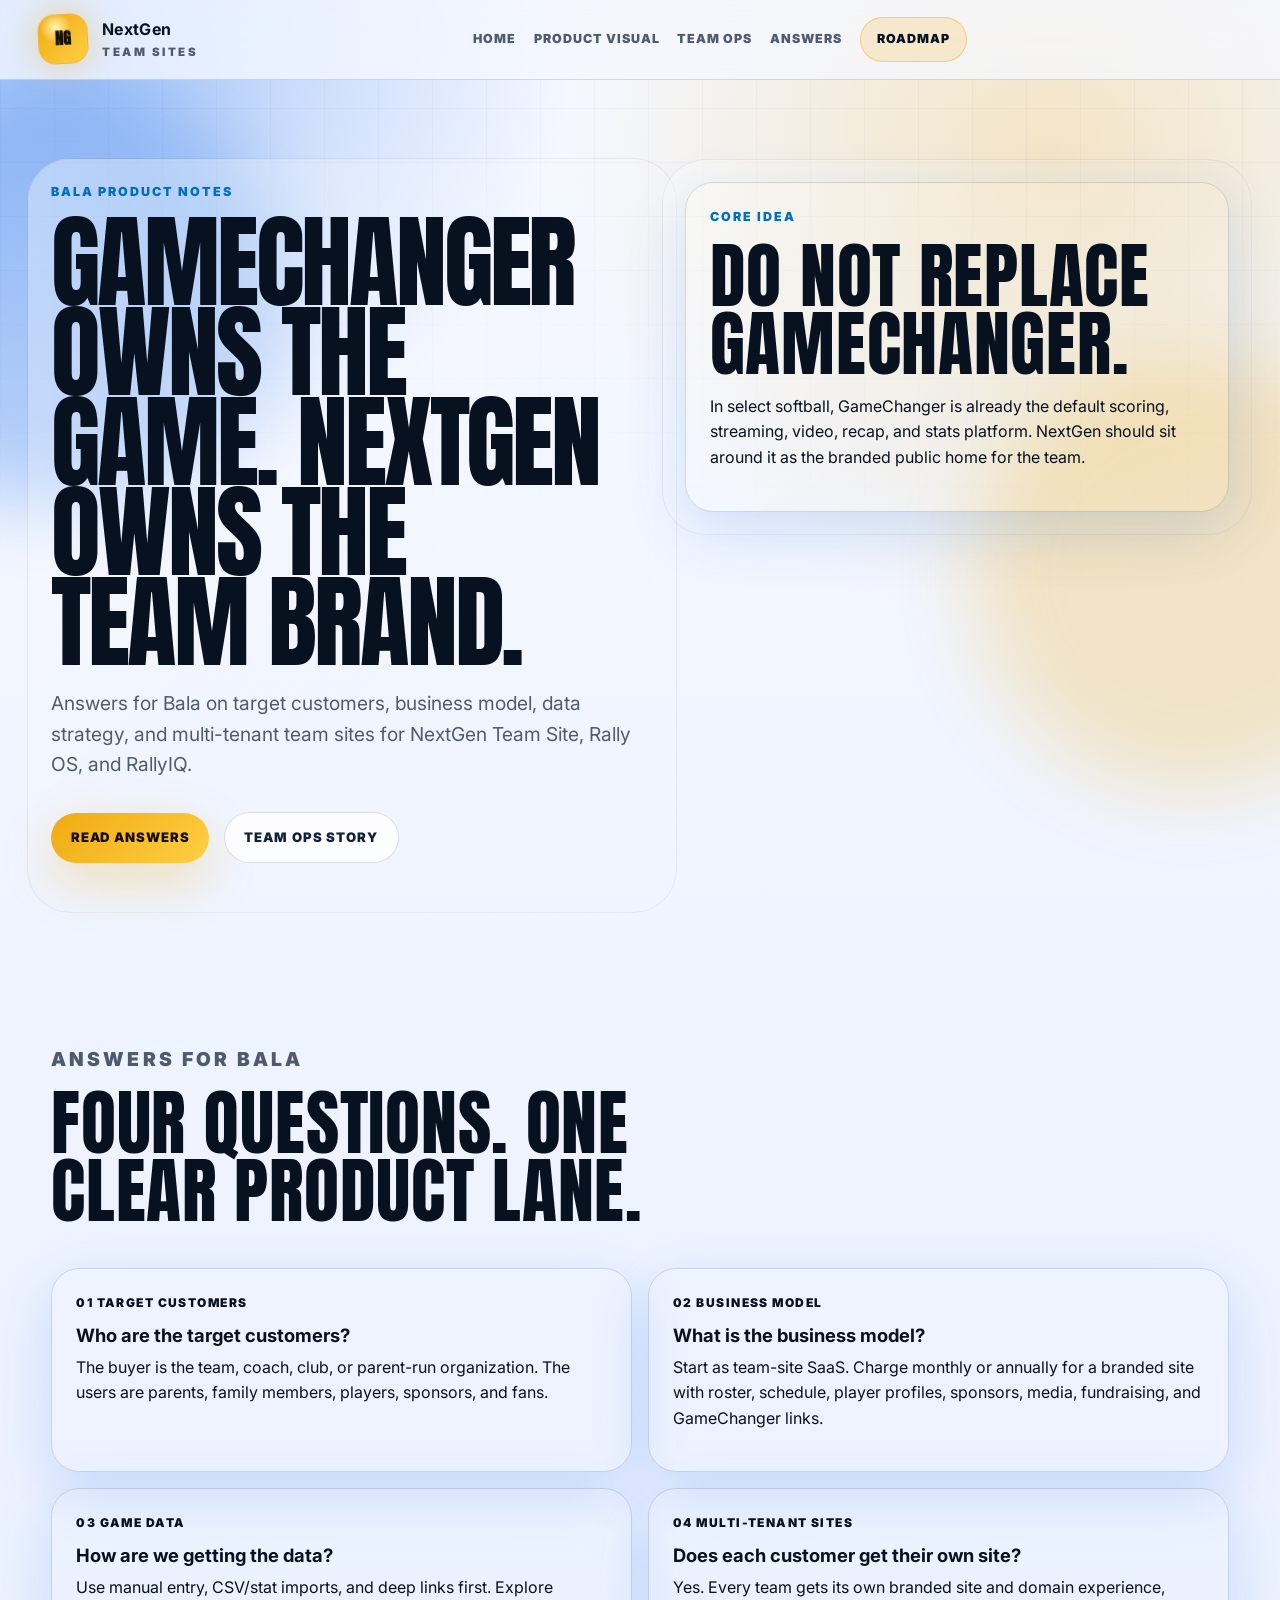
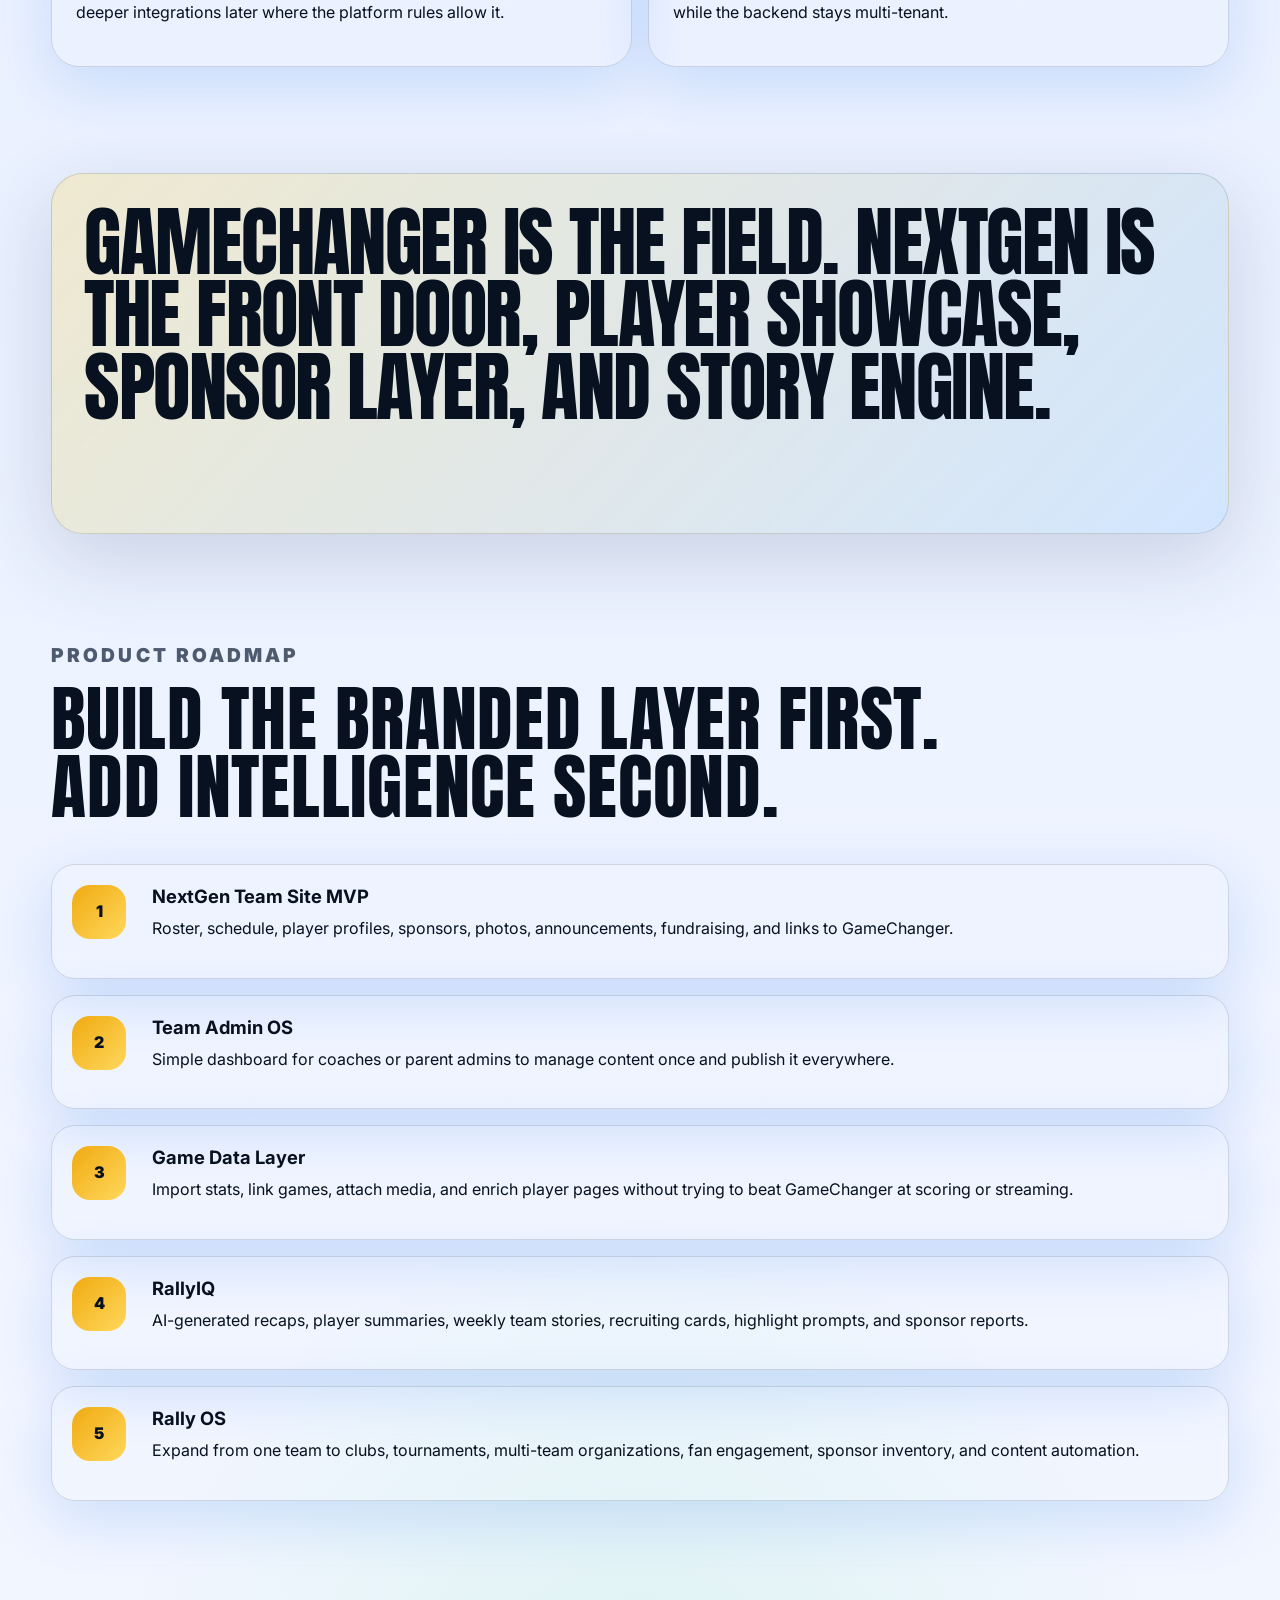
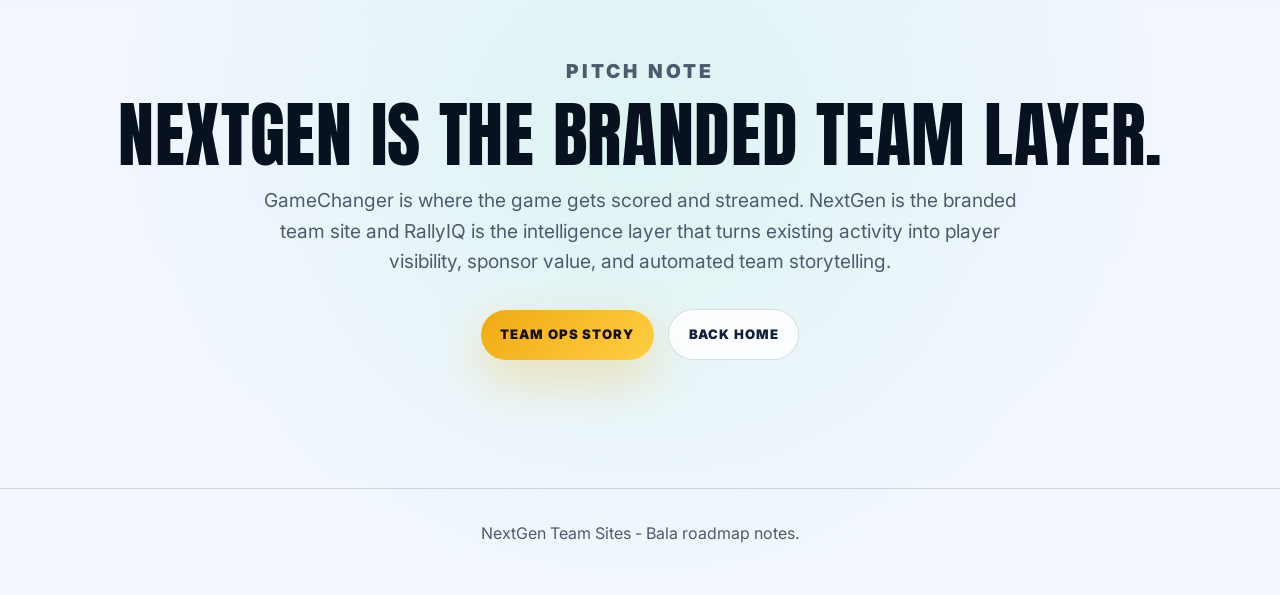
==== bala-nextgen-roadmap.html @ 91c55e25 "Add Bala roadmap page" ====
<!DOCTYPE html>
<html lang="en" data-theme="light">
<head>
  <meta charset="UTF-8" />
  <meta name="viewport" content="width=device-width, initial-scale=1.0" />
  <title>NextGen Team Sites | Bala Roadmap Notes</title>
  <meta name="description" content="Bala roadmap notes for NextGen Team Sites, Rally OS, and RallyIQ." />
  <link rel="preconnect" href="https://fonts.googleapis.com">
  <link rel="preconnect" href="https://fonts.gstatic.com" crossorigin>
  <link href="https://fonts.googleapis.com/css2?family=Anton&family=Inter:wght@400;500;600;700;800;900&display=swap" rel="stylesheet">
  <link rel="stylesheet" href="styles.css" />
  <style>
    .road-title{font-family:Anton,sans-serif;text-transform:uppercase;letter-spacing:-.03em;line-height:.88;font-size:clamp(3.4rem,8vw,7rem)}
    .road-hero{display:grid;grid-template-columns:1.05fr .95fr;gap:2rem;align-items:start}
    .road-card{padding:1.5rem;border:1px solid var(--line);border-radius:28px;background:var(--card);box-shadow:var(--shadow-soft)}
    .qa-grid{display:grid;grid-template-columns:repeat(2,1fr);gap:1rem}
    .answer-tag{color:var(--accent);font-weight:950;text-transform:uppercase;letter-spacing:.12em;font-size:.75rem;margin-bottom:.7rem}
    .roadmap{display:grid;gap:1rem}.road-item{display:grid;grid-template-columns:64px 1fr;gap:1rem;padding:1.25rem;border:1px solid var(--line);border-radius:24px;background:var(--card);box-shadow:var(--shadow-soft)}
    .road-badge{display:grid;place-items:center;width:54px;height:54px;border-radius:18px;background:linear-gradient(135deg,var(--gold),#ffd85b);font-weight:950}.quote-box{padding:2rem;border-radius:32px;border:1px solid var(--line);background:linear-gradient(135deg,rgba(255,211,67,.25),rgba(56,156,255,.14));box-shadow:var(--shadow)}.quote-box p{font-family:Anton,sans-serif;text-transform:uppercase;letter-spacing:-.02em;line-height:.95;font-size:clamp(2.4rem,6vw,5.5rem)}@media(max-width:850px){.road-hero,.qa-grid{grid-template-columns:1fr}.road-title{font-size:clamp(3rem,15vw,5rem)}}
  </style>
</head>
<body>
  <div class="ambient ambient-one"></div><div class="ambient ambient-two"></div>
  <header class="site-header">
    <a href="index.html" class="brand"><span class="brand-mark">NG</span><span><strong>NextGen</strong><small>Team Sites</small></span></a>
    <nav class="desktop-nav"><a href="index.html">Home</a><a href="product.html">Product Visual</a><a href="team-ops-story.html">Team Ops</a><a href="#answers">Answers</a><a href="#roadmap" class="nav-cta">Roadmap</a></nav>
  </header>
  <main id="top">
    <section class="section-pad road-hero">
      <div class="hero-copy reveal-card">
        <p class="eyebrow">Bala product notes</p>
        <h1 class="road-title">GameChanger owns the game. NextGen owns the team brand.</h1>
        <p class="hero-lede">Answers for Bala on target customers, business model, data strategy, and multi-tenant team sites for NextGen Team Site, Rally OS, and RallyIQ.</p>
        <div class="hero-actions"><a class="btn primary" href="#answers">Read answers</a><a class="btn ghost" href="team-ops-story.html">Team Ops Story</a></div>
      </div>
      <aside class="road-card reveal-card"><p class="eyebrow">Core idea</p><h2>Do not replace GameChanger.</h2><p>In select softball, GameChanger is already the default scoring, streaming, video, recap, and stats platform. NextGen should sit around it as the branded public home for the team.</p></aside>
    </section>
    <section id="answers" class="section-pad compact">
      <div class="section-heading left"><p class="eyebrow">Answers for Bala</p><h2>Four questions. One clear product lane.</h2></div>
      <div class="qa-grid">
        <article class="road-card"><div class="answer-tag">01 Target customers</div><h3>Who are the target customers?</h3><p>The buyer is the team, coach, club, or parent-run organization. The users are parents, family members, players, sponsors, and fans.</p></article>
        <article class="road-card"><div class="answer-tag">02 Business model</div><h3>What is the business model?</h3><p>Start as team-site SaaS. Charge monthly or annually for a branded site with roster, schedule, player profiles, sponsors, media, fundraising, and GameChanger links.</p></article>
        <article class="road-card"><div class="answer-tag">03 Game data</div><h3>How are we getting the data?</h3><p>Use manual entry, CSV/stat imports, and deep links first. Explore deeper integrations later where the platform rules allow it.</p></article>
        <article class="road-card"><div class="answer-tag">04 Multi-tenant sites</div><h3>Does each customer get their own site?</h3><p>Yes. Every team gets its own branded site and domain experience, while the backend stays multi-tenant.</p></article>
      </div>
    </section>
    <section class="section-pad compact"><div class="quote-box"><p>GameChanger is the field. NextGen is the front door, player showcase, sponsor layer, and story engine.</p></div></section>
    <section id="roadmap" class="section-pad compact">
      <div class="section-heading left"><p class="eyebrow">Product roadmap</p><h2>Build the branded layer first. Add intelligence second.</h2></div>
      <div class="roadmap">
        <div class="road-item"><div class="road-badge">1</div><div><h3>NextGen Team Site MVP</h3><p>Roster, schedule, player profiles, sponsors, photos, announcements, fundraising, and links to GameChanger.</p></div></div>
        <div class="road-item"><div class="road-badge">2</div><div><h3>Team Admin OS</h3><p>Simple dashboard for coaches or parent admins to manage content once and publish it everywhere.</p></div></div>
        <div class="road-item"><div class="road-badge">3</div><div><h3>Game Data Layer</h3><p>Import stats, link games, attach media, and enrich player pages without trying to beat GameChanger at scoring or streaming.</p></div></div>
        <div class="road-item"><div class="road-badge">4</div><div><h3>RallyIQ</h3><p>AI-generated recaps, player summaries, weekly team stories, recruiting cards, highlight prompts, and sponsor reports.</p></div></div>
        <div class="road-item"><div class="road-badge">5</div><div><h3>Rally OS</h3><p>Expand from one team to clubs, tournaments, multi-team organizations, fan engagement, sponsor inventory, and content automation.</p></div></div>
      </div>
    </section>
    <section class="section-pad final-cta"><p class="eyebrow">Pitch note</p><h2>NextGen is the branded team layer.</h2><p>GameChanger is where the game gets scored and streamed. NextGen is the branded team site and RallyIQ is the intelligence layer that turns existing activity into player visibility, sponsor value, and automated team storytelling.</p><div class="hero-actions center"><a href="team-ops-story.html" class="btn primary">Team Ops Story</a><a href="index.html" class="btn ghost">Back home</a></div></section>
  </main>
  <footer class="site-footer"><p>NextGen Team Sites - Bala roadmap notes.</p></footer>
  <script src="script.js"></script>
</body>
</html>
---- styles.css ----
:root {
  color-scheme: dark;
  --bg: #03050a;
  --bg-2: #07101d;
  --surface: rgba(255, 255, 255, 0.07);
  --surface-2: rgba(255, 255, 255, 0.12);
  --glass: rgba(6, 12, 24, 0.72);
  --text: #f8fbff;
  --muted: #aeb9cc;
  --soft: #eaf1ff;
  --line: rgba(255, 255, 255, 0.16);
  --blue: #1476ff;
  --blue-2: #6bd0ff;
  --gold: #ffd338;
  --gold-2: #ff9f1c;
  --green: #23d982;
  --red: #ff5b69;
  --ink: #03050a;
  --shadow: 0 26px 90px rgba(0, 0, 0, 0.48);
  --shadow-soft: 0 18px 60px rgba(20, 118, 255, 0.22);
  --radius: 30px;
}

html[data-theme="light"] {
  color-scheme: light;
  --bg: #f5f8ff;
  --bg-2: #eaf1ff;
  --surface: rgba(255, 255, 255, 0.82);
  --surface-2: rgba(255, 255, 255, 0.95);
  --glass: rgba(255, 255, 255, 0.76);
  --text: #07111f;
  --muted: #4e5b6f;
  --soft: #102139;
  --line: rgba(8, 24, 48, 0.14);
  --blue: #0d64e8;
  --blue-2: #006fbf;
  --gold: #f0aa12;
  --gold-2: #ffcf44;
  --ink: #ffffff;
  --shadow: 0 24px 80px rgba(40, 63, 102, 0.18);
  --shadow-soft: 0 18px 60px rgba(13, 100, 232, 0.16);
}

* { box-sizing: border-box; }

html { scroll-behavior: smooth; }

body {
  margin: 0;
  min-height: 100vh;
  font-family: "Inter", system-ui, -apple-system, BlinkMacSystemFont, "Segoe UI", sans-serif;
  background:
    radial-gradient(circle at 4% 0%, color-mix(in srgb, var(--blue) 36%, transparent), transparent 33rem),
    radial-gradient(circle at 82% 4%, color-mix(in srgb, var(--gold) 24%, transparent), transparent 30rem),
    radial-gradient(circle at 50% 88%, rgba(35, 217, 130, 0.10), transparent 33rem),
    linear-gradient(180deg, var(--bg) 0%, var(--bg-2) 48%, var(--bg) 100%);
  color: var(--text);
  line-height: 1.6;
  overflow-x: hidden;
}

body::before {
  content: "";
  position: fixed;
  inset: 0;
  z-index: -3;
  pointer-events: none;
  opacity: .38;
  background-image:
    linear-gradient(rgba(255,255,255,.055) 1px, transparent 1px),
    linear-gradient(90deg, rgba(255,255,255,.055) 1px, transparent 1px);
  background-size: 54px 54px;
  mask-image: linear-gradient(to bottom, black, transparent 72%);
}

html[data-theme="light"] body::before { opacity: .55; background-image: linear-gradient(rgba(10,30,60,.06) 1px, transparent 1px), linear-gradient(90deg, rgba(10,30,60,.06) 1px, transparent 1px); }

img { width: 100%; display: block; }
a { color: inherit; text-decoration: none; }

.ambient {
  position: fixed;
  z-index: -2;
  width: 34vw;
  height: 34vw;
  min-width: 320px;
  min-height: 320px;
  border-radius: 999px;
  filter: blur(40px);
  opacity: .23;
  pointer-events: none;
}

.ambient-one { top: 8%; left: -12%; background: var(--blue); }
.ambient-two { right: -10%; bottom: 12%; background: var(--gold); }

.site-header {
  position: sticky;
  top: 0;
  z-index: 100;
  display: grid;
  grid-template-columns: auto 1fr auto;
  align-items: center;
  gap: 1.3rem;
  padding: 0.9rem clamp(1rem, 3vw, 3rem);
  border-bottom: 1px solid var(--line);
  background: color-mix(in srgb, var(--bg) 78%, transparent);
  backdrop-filter: blur(22px) saturate(140%);
}

.brand {
  display: inline-flex;
  align-items: center;
  gap: 0.85rem;
  font-weight: 900;
  letter-spacing: 0.02em;
}

.brand-mark {
  display: grid;
  width: 50px;
  height: 50px;
  place-items: center;
  border: 1px solid color-mix(in srgb, var(--gold) 74%, white 12%);
  border-radius: 17px;
  background:
    radial-gradient(circle at 35% 25%, #fff7b2, transparent 32%),
    linear-gradient(135deg, var(--gold), var(--gold-2));
  color: #171000;
  box-shadow: 0 0 34px color-mix(in srgb, var(--gold) 42%, transparent);
  font-family: "Anton", sans-serif;
  transform: rotate(-3deg);
}

.brand strong,
.brand small { display: block; }

.brand small {
  color: var(--muted);
  font-size: 0.72rem;
  text-transform: uppercase;
  letter-spacing: 0.22em;
}

.desktop-nav {
  justify-self: center;
  display: flex;
  align-items: center;
  gap: 1.1rem;
  color: var(--muted);
  font-weight: 900;
  font-size: 0.78rem;
  text-transform: uppercase;
  letter-spacing: 0.08em;
}

.desktop-nav a { position: relative; transition: color 180ms ease; }
.desktop-nav a:hover { color: var(--text); }
.desktop-nav a::after {
  content: "";
  position: absolute;
  left: 0;
  right: 0;
  bottom: -0.45rem;
  height: 2px;
  border-radius: 99px;
  background: linear-gradient(90deg, var(--gold), var(--blue-2));
  transform: scaleX(0);
  transform-origin: left;
  transition: transform 180ms ease;
}
.desktop-nav a:hover::after { transform: scaleX(1); }

.nav-cta {
  padding: 0.72rem 1rem;
  border: 1px solid color-mix(in srgb, var(--gold) 46%, transparent);
  border-radius: 999px;
  color: var(--text) !important;
  background: color-mix(in srgb, var(--gold) 18%, transparent);
}

.theme-toggle {
  display: inline-flex;
  align-items: center;
  justify-content: center;
  gap: .55rem;
  min-height: 44px;
  padding: .65rem .9rem;
  border: 1px solid var(--line);
  border-radius: 999px;
  background: var(--surface);
  color: var(--text);
  box-shadow: var(--shadow-soft);
  font-weight: 950;
  cursor: pointer;
}

.toggle-icon { display: grid; place-items: center; width: 24px; height: 24px; border-radius: 999px; background: color-mix(in srgb, var(--gold) 24%, transparent); }
.toggle-label { font-size: .75rem; letter-spacing: .08em; text-transform: uppercase; }

.section-pad { padding: clamp(4.5rem, 8vw, 7.5rem) clamp(1.1rem, 4vw, 4.5rem); }
.compact { padding-top: 3.3rem; padding-bottom: 3.3rem; }

.hero {
  min-height: 90vh;
  display: grid;
  grid-template-columns: minmax(0, 1.02fr) minmax(340px, 0.98fr);
  align-items: center;
  gap: clamp(2.5rem, 6vw, 5rem);
}

.reveal-card { position: relative; }
.reveal-card::before {
  content: "";
  position: absolute;
  inset: -1.5rem;
  z-index: -1;
  border-radius: 44px;
  background: linear-gradient(135deg, color-mix(in srgb, var(--surface) 70%, transparent), transparent 62%);
  border: 1px solid color-mix(in srgb, var(--line) 68%, transparent);
  opacity: .65;
}

.eyebrow {
  margin: 0 0 0.9rem;
  color: var(--blue-2);
  font-weight: 950;
  text-transform: uppercase;
  letter-spacing: 0.16em;
  font-size: 0.78rem;
}

h1, h2, h3, p { margin-top: 0; }
h1, h2 {
  font-family: "Anton", Impact, sans-serif;
  font-weight: 400;
  line-height: 0.95;
  text-transform: uppercase;
  letter-spacing: 0.01em;
}

h1 {
  max-width: 980px;
  margin-bottom: 1.3rem;
  font-size: clamp(3.55rem, 8.1vw, 7.7rem);
  text-wrap: balance;
}

h2 {
  margin-bottom: 1rem;
  font-size: clamp(2.55rem, 5.6vw, 5rem);
  text-wrap: balance;
}

h3 { margin-bottom: 0.55rem; font-size: 1.15rem; line-height: 1.2; }

.hero-lede, .section-heading p, .final-cta > p {
  max-width: 770px;
  color: var(--muted);
  font-size: clamp(1rem, 1.5vw, 1.2rem);
}

.hero-actions { display: flex; align-items: center; flex-wrap: wrap; gap: 0.9rem; margin: 2rem 0 1.6rem; }
.hero-actions.center { justify-content: center; }

.btn {
  display: inline-flex;
  align-items: center;
  justify-content: center;
  min-height: 50px;
  padding: 0.88rem 1.22rem;
  border-radius: 999px;
  font-weight: 950;
  text-transform: uppercase;
  letter-spacing: 0.07em;
  font-size: 0.82rem;
  transition: transform 180ms ease, border-color 180ms ease, background 180ms ease, box-shadow 180ms ease;
}

.btn:hover { transform: translateY(-2px); }
.btn.primary { background: linear-gradient(135deg, var(--gold), var(--gold-2)); color: #160f00; box-shadow: 0 18px 50px color-mix(in srgb, var(--gold) 30%, transparent); }
.btn.ghost { border: 1px solid var(--line); color: var(--soft); background: var(--surface); }
.btn.ghost:hover { border-color: color-mix(in srgb, var(--blue-2) 54%, transparent); box-shadow: var(--shadow-soft); }
.btn.full { width: 100%; }

.hero-proof { display: flex; flex-wrap: wrap; gap: 0.65rem; }
.hero-proof span {
  padding: 0.48rem 0.76rem;
  border: 1px solid color-mix(in srgb, var(--blue-2) 32%, transparent);
  border-radius: 999px;
  color: var(--soft);
  background: var(--surface);
  font-size: 0.82rem;
  font-weight: 850;
}

.hero-visual { position: relative; }
.stadium-card {
  overflow: hidden;
  border: 1px solid color-mix(in srgb, var(--blue-2) 34%, var(--line));
  border-radius: 34px;
  background: linear-gradient(145deg, color-mix(in srgb, var(--blue) 24%, transparent), var(--surface));
  box-shadow: var(--shadow);
  transform: perspective(1000px) rotateY(-5deg) rotateX(2deg);
}

.mock-shell { background: linear-gradient(180deg, rgba(0,0,0,.18), transparent); }
.mock-toolbar {
  display: flex;
  align-items: center;
  gap: .45rem;
  padding: .95rem 1rem;
  border-bottom: 1px solid var(--line);
  background: color-mix(in srgb, var(--bg) 62%, transparent);
}
.mock-toolbar span { width: 11px; height: 11px; border-radius: 999px; background: var(--line); }
.mock-toolbar b { margin-left: auto; color: var(--muted); font-size: .68rem; text-transform: uppercase; letter-spacing: .16em; }

.mock-hero {
  position: relative;
  min-height: 380px;
  display: grid;
  place-content: center;
  text-align: center;
  padding: 2rem;
  overflow: hidden;
  background:
    radial-gradient(circle at 50% 20%, color-mix(in srgb, var(--blue-2) 32%, transparent), transparent 17rem),
    radial-gradient(circle at 20% 80%, color-mix(in srgb, var(--gold) 24%, transparent), transparent 14rem),
    linear-gradient(135deg, color-mix(in srgb, var(--bg-2) 84%, #000), var(--bg));
}

.mock-hero::after {
  content: "";
  position: absolute;
  inset: auto -8% -22% -8%;
  height: 58%;
  opacity: .35;
  background: repeating-linear-gradient(90deg, transparent 0 34px, rgba(255,255,255,.13) 34px 36px), linear-gradient(to top, rgba(255,255,255,.14), transparent);
  transform: skewY(-4deg);
}

.softball-orbit {
  position: absolute;
  top: 1.25rem;
  right: 1.25rem;
  display: grid;
  place-items: center;
  width: 78px;
  height: 78px;
  border-radius: 999px;
  background: radial-gradient(circle at 35% 30%, #fff8b5, var(--gold));
  box-shadow: 0 18px 45px rgba(0,0,0,.28);
  font-size: 2.1rem;
  animation: floatball 5s ease-in-out infinite;
}

@keyframes floatball { 0%,100%{ transform: translateY(0) rotate(-4deg);} 50%{ transform: translateY(-10px) rotate(7deg);} }

.mock-hero p { color: var(--blue-2); font-size: .78rem; font-weight: 950; letter-spacing: .16em; text-transform: uppercase; }
.mock-hero h2 { position: relative; z-index: 1; font-size: clamp(2.2rem, 4.6vw, 4.6rem); max-width: 620px; margin: .5rem auto 1.5rem; }
.mock-buttons { position: relative; z-index: 1; display: flex; justify-content: center; gap: .75rem; flex-wrap: wrap; }
.mock-buttons b { padding: .7rem .95rem; border: 1px solid var(--line); border-radius: 14px; background: var(--surface); font-size: .75rem; text-transform: uppercase; letter-spacing: .08em; }
.mock-panels { display: grid; grid-template-columns: repeat(3, 1fr); gap: .75rem; padding: 1rem; background: color-mix(in srgb, var(--bg) 40%, transparent); }
.mock-panels div { padding: 1rem; border: 1px solid var(--line); border-radius: 18px; background: var(--surface); text-align: center; }
.mock-panels strong { display: block; font-family: Anton, sans-serif; font-size: 2.2rem; line-height: 1; color: var(--gold); }
.mock-panels small { color: var(--muted); text-transform: uppercase; font-weight: 950; font-size: .68rem; letter-spacing: .08em; }

.floating-card {
  position: absolute;
  display: grid;
  gap: 0.1rem;
  padding: 0.9rem 1rem;
  border: 1px solid var(--line);
  border-radius: 20px;
  background: var(--glass);
  box-shadow: 0 18px 50px rgba(0, 0, 0, 0.28);
  backdrop-filter: blur(18px);
}
.floating-card strong { font-family: "Anton", sans-serif; font-size: 1.8rem; line-height: 1; color: var(--gold); }
.floating-card span { color: var(--muted); font-size: 0.78rem; font-weight: 900; text-transform: uppercase; letter-spacing: 0.08em; }
.stat-card { top: 8%; right: -1rem; }
.roster-card-mini { left: -1rem; bottom: 9%; }
.iq-card { right: 7%; bottom: -1.2rem; }

.pain-solution {
  display: grid;
  grid-template-columns: 0.8fr 1.2fr;
  gap: 2rem;
  border-top: 1px solid var(--line);
  border-bottom: 1px solid var(--line);
  background: linear-gradient(90deg, color-mix(in srgb, var(--surface) 56%, transparent), transparent);
}

.solution-grid { display: grid; grid-template-columns: repeat(3, 1fr); gap: 1rem; }
.solution-grid article, .feature-card, .price-card, .timeline article, .pitch-box, .rally-grid article {
  border: 1px solid var(--line);
  border-radius: 24px;
  background: var(--surface);
  box-shadow: 0 12px 45px rgba(0,0,0,.12);
}
.solution-grid article { padding: 1.25rem; }
.solution-grid span { display: inline-flex; margin-bottom: .8rem; color: var(--gold); font-weight: 950; }
.solution-grid p, .feature-card p, .price-card li, .timeline p, .pitch-box p, .rally-grid p { color: var(--muted); }

.section-heading { max-width: 910px; margin: 0 auto 2.7rem; text-align: center; }
.section-heading.left { margin-left: 0; text-align: left; }

.feature-grid { display: grid; grid-template-columns: repeat(3, minmax(0, 1fr)); gap: 1rem; }
.feature-card { position: relative; min-height: 270px; padding: 1.5rem; overflow: hidden; transition: transform 180ms ease, border-color 180ms ease, background 180ms ease; }
.feature-card:hover { transform: translateY(-5px); border-color: color-mix(in srgb, var(--gold) 48%, var(--line)); background: var(--surface-2); }
.feature-card::after { content: ""; position: absolute; right: -3rem; bottom: -3rem; width: 9rem; height: 9rem; border-radius: 999px; background: color-mix(in srgb, var(--blue-2) 12%, transparent); }
.feature-icon { display: inline-grid; width: 50px; height: 50px; margin-bottom: 1.4rem; place-items: center; border-radius: 17px; background: color-mix(in srgb, var(--gold) 18%, transparent); color: var(--gold); font-weight: 950; font-size: 1.25rem; }

.dark-panel {
  margin: 0 clamp(0rem, 2vw, 2rem);
  border: 1px solid var(--line);
  border-radius: clamp(0px, 4vw, 44px);
  background:
    radial-gradient(circle at 10% 10%, color-mix(in srgb, var(--blue) 20%, transparent), transparent 28rem),
    color-mix(in srgb, var(--bg) 88%, var(--surface));
  box-shadow: var(--shadow);
}

.screenshot-grid { display: grid; grid-template-columns: repeat(3, minmax(0, 1fr)); gap: 1rem; }
.screenshot-grid figure { overflow: hidden; margin: 0; border: 1px solid var(--line); border-radius: 24px; background: var(--surface); transition: transform 180ms ease, box-shadow 180ms ease; }
.screenshot-grid figure:hover { transform: translateY(-5px); box-shadow: var(--shadow-soft); }
.screenshot-grid img { aspect-ratio: 4 / 3; object-fit: cover; }
.screenshot-grid figcaption { padding: 0.85rem 1rem 1rem; color: var(--soft); font-weight: 950; text-transform: uppercase; letter-spacing: 0.08em; font-size: 0.82rem; }

.rally-section { background: linear-gradient(180deg, transparent, color-mix(in srgb, var(--surface) 46%, transparent), transparent); }
.rally-grid { display: grid; grid-template-columns: repeat(2, minmax(0, 1fr)); gap: 1rem; max-width: 1100px; margin: 0 auto; }
.rally-grid article { padding: 1.6rem; position: relative; overflow: hidden; }
.rally-grid b { display: inline-flex; margin-bottom: 1rem; padding: .38rem .62rem; border-radius: 999px; background: color-mix(in srgb, var(--gold) 18%, transparent); color: var(--gold); text-transform: uppercase; letter-spacing: .12em; font-size: .75rem; }
.rally-grid h3 { font-family: Anton, sans-serif; font-size: clamp(2rem, 4vw, 3.3rem); text-transform: uppercase; }

.pricing-grid { display: grid; grid-template-columns: repeat(4, minmax(0, 1fr)); gap: 1rem; align-items: stretch; }
.price-card { position: relative; display: flex; flex-direction: column; padding: 1.45rem; }
.price-card.featured { border-color: color-mix(in srgb, var(--gold) 74%, var(--line)); background: linear-gradient(180deg, color-mix(in srgb, var(--gold) 15%, transparent), var(--surface)); box-shadow: 0 24px 70px color-mix(in srgb, var(--gold) 18%, transparent); transform: translateY(-8px); }
.price-card.organization { border-color: color-mix(in srgb, var(--blue-2) 42%, var(--line)); }
.badge { position: absolute; top: 1rem; right: 1rem; padding: 0.32rem 0.55rem; border-radius: 999px; background: var(--gold); color: #120d02; font-size: 0.68rem; font-weight: 950; text-transform: uppercase; letter-spacing: 0.08em; }
.tier { margin-bottom: 0.5rem; color: var(--blue-2); font-weight: 950; text-transform: uppercase; letter-spacing: 0.12em; font-size: 0.75rem; }
.price-card h3 { min-height: 2.8rem; font-size: 1.3rem; }
.price { margin-bottom: 0.1rem; color: var(--soft); font-weight: 900; }
.price span { font-family: "Anton", sans-serif; font-size: 3rem; line-height: 1; color: var(--gold); }
.monthly { margin-bottom: 1.2rem; color: var(--muted); font-weight: 850; }
.price-card ul { display: grid; gap: 0.65rem; margin: 0 0 1.4rem; padding: 0 0 0 1.15rem; }
.price-card .btn { margin-top: auto; }

.add-ons { padding-top: 2rem; }
.addon-list { display: grid; grid-template-columns: repeat(3, minmax(0, 1fr)); gap: 1rem; }
.addon-list div { display: grid; gap: 0.25rem; padding: 1.1rem; border: 1px solid var(--line); border-radius: 18px; background: var(--surface); }
.addon-list strong { color: var(--gold); font-size: 1.15rem; }
.addon-list span { color: var(--muted); }

.launch-plan { background: linear-gradient(180deg, color-mix(in srgb, var(--surface) 42%, transparent), transparent); }
.timeline { display: grid; grid-template-columns: repeat(4, minmax(0, 1fr)); gap: 1rem; }
.timeline article { padding: 1.35rem; }
.timeline span { display: grid; width: 42px; height: 42px; place-items: center; margin-bottom: 1rem; border-radius: 50%; background: linear-gradient(135deg, var(--blue), var(--blue-2)); color: #fff; font-weight: 950; }

.final-cta { text-align: center; }
.final-cta > p { margin-left: auto; margin-right: auto; }
.pitch-box { max-width: 900px; margin: 2rem auto 0; padding: 1.5rem; text-align: left; }
.pitch-box h3 { color: var(--gold); text-transform: uppercase; letter-spacing: 0.08em; }
.site-footer { padding: 2rem 1rem; border-top: 1px solid var(--line); color: var(--muted); text-align: center; }

@media (max-width: 1120px) {
  .site-header { grid-template-columns: auto auto; }
  .desktop-nav { display: none; }
  .hero, .pain-solution { grid-template-columns: 1fr; }
  .feature-grid, .screenshot-grid, .addon-list { grid-template-columns: repeat(2, minmax(0, 1fr)); }
  .pricing-grid, .timeline { grid-template-columns: repeat(2, minmax(0, 1fr)); }
  .theme-toggle { justify-self: end; }
  .stadium-card { transform: none; }
}

@media (max-width: 720px) {
  h1 { font-size: clamp(3.1rem, 16vw, 4.9rem); }
  .section-pad { padding-left: 1rem; padding-right: 1rem; }
  .solution-grid, .feature-grid, .screenshot-grid, .pricing-grid, .addon-list, .timeline, .rally-grid { grid-template-columns: 1fr; }
  .floating-card { position: static; margin-top: 0.8rem; }
  .hero-actions .btn { width: 100%; }
  .mock-panels { grid-template-columns: 1fr; }
  .mock-hero { min-height: 315px; }
  .theme-toggle { padding: .6rem; }
  .toggle-label { display: none; }
  .price-card.featured { transform: none; }
}
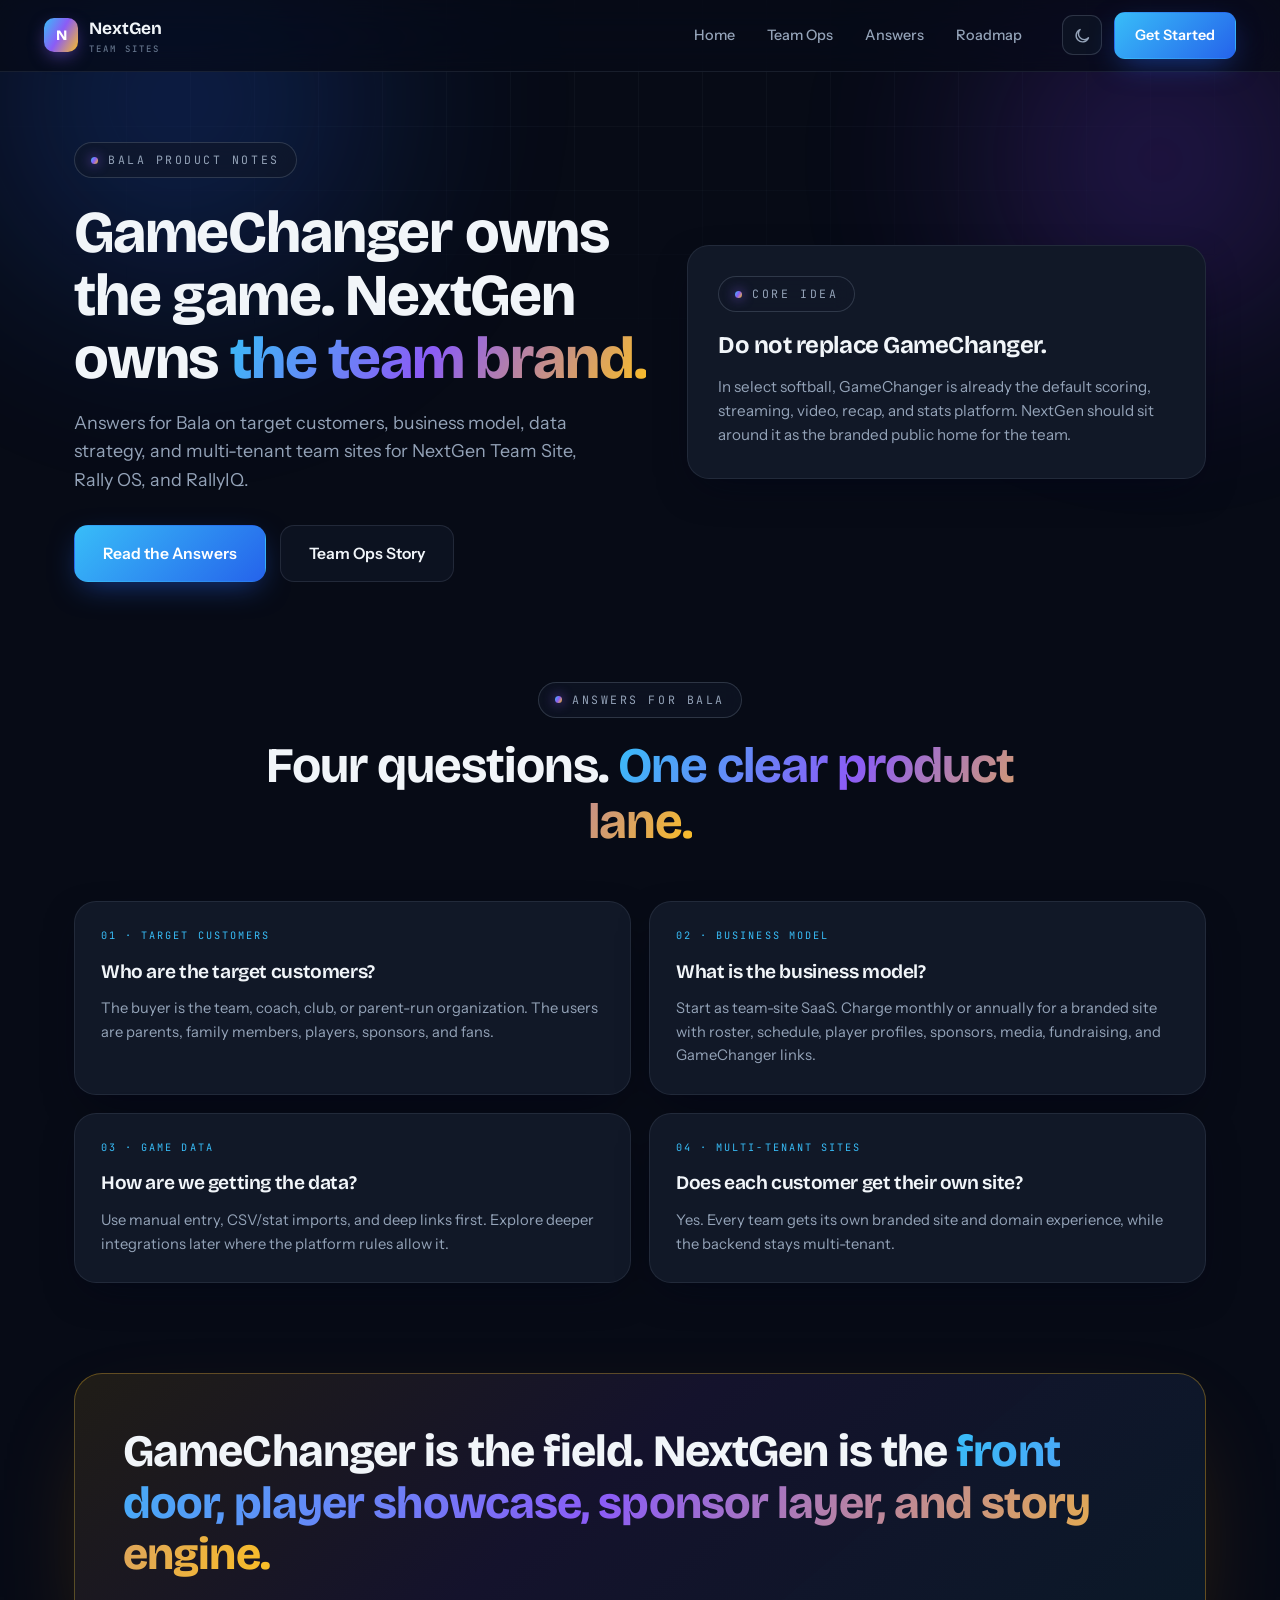
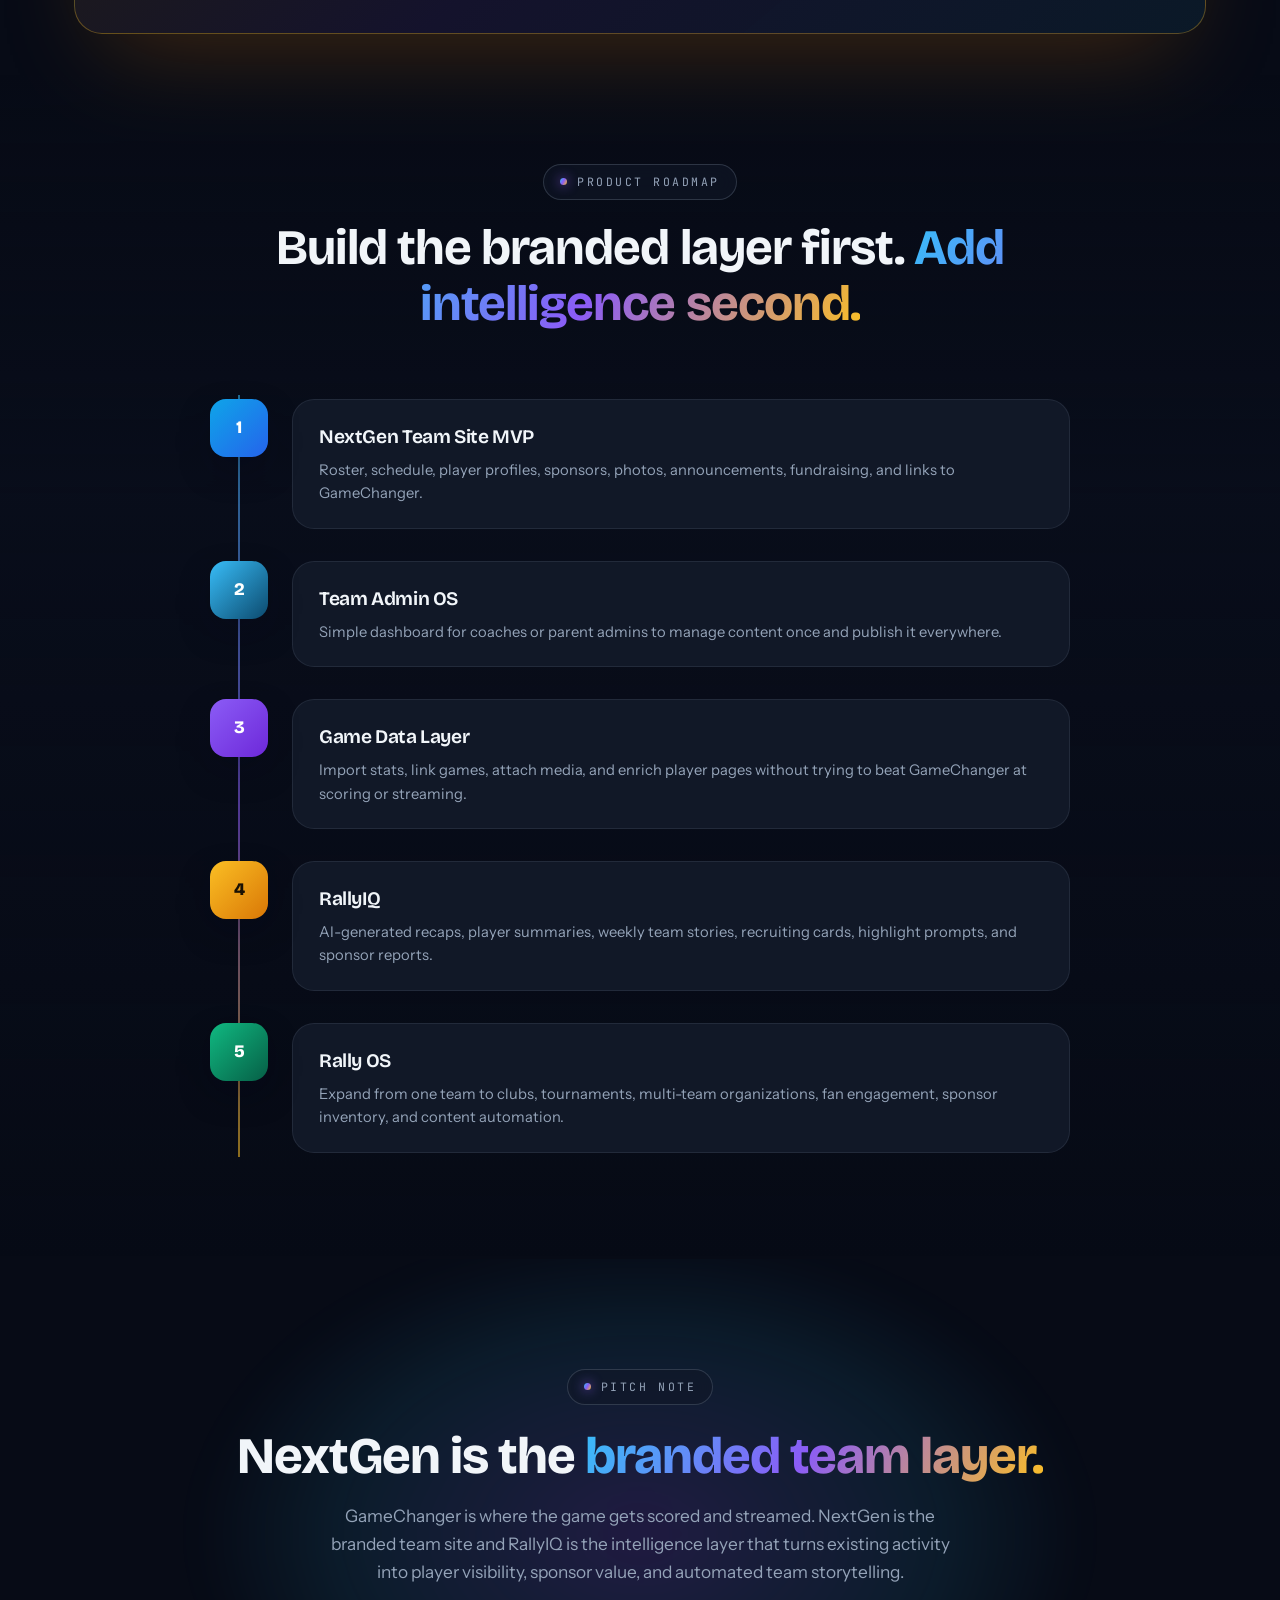
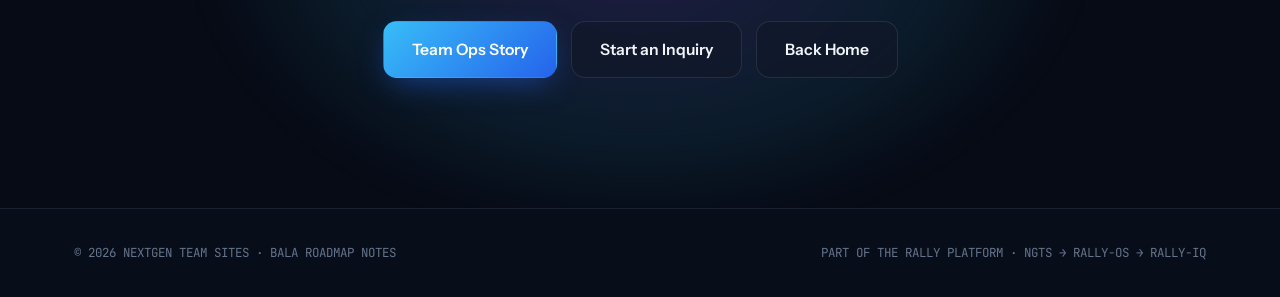
==== commit 9a9c9582: "Restyle story, roadmap, and blitz pages to the new platform UI - Rebuild team-ops-story.html, bala-n" ====
--- a/bala-nextgen-roadmap.html
+++ b/bala-nextgen-roadmap.html
@@ -1,63 +1,301 @@
 <!DOCTYPE html>
-<html lang="en" data-theme="light">
+<html lang="en" data-theme="dark">
 <head>
-  <meta charset="UTF-8" />
-  <meta name="viewport" content="width=device-width, initial-scale=1.0" />
-  <title>NextGen Team Sites | Bala Roadmap Notes</title>
-  <meta name="description" content="Bala roadmap notes for NextGen Team Sites, Rally OS, and RallyIQ." />
-  <link rel="preconnect" href="https://fonts.googleapis.com">
-  <link rel="preconnect" href="https://fonts.gstatic.com" crossorigin>
-  <link href="https://fonts.googleapis.com/css2?family=Anton&family=Inter:wght@400;500;600;700;800;900&display=swap" rel="stylesheet">
-  <link rel="stylesheet" href="styles.css" />
-  <style>
-    .road-title{font-family:Anton,sans-serif;text-transform:uppercase;letter-spacing:-.03em;line-height:.88;font-size:clamp(3.4rem,8vw,7rem)}
-    .road-hero{display:grid;grid-template-columns:1.05fr .95fr;gap:2rem;align-items:start}
-    .road-card{padding:1.5rem;border:1px solid var(--line);border-radius:28px;background:var(--card);box-shadow:var(--shadow-soft)}
-    .qa-grid{display:grid;grid-template-columns:repeat(2,1fr);gap:1rem}
-    .answer-tag{color:var(--accent);font-weight:950;text-transform:uppercase;letter-spacing:.12em;font-size:.75rem;margin-bottom:.7rem}
-    .roadmap{display:grid;gap:1rem}.road-item{display:grid;grid-template-columns:64px 1fr;gap:1rem;padding:1.25rem;border:1px solid var(--line);border-radius:24px;background:var(--card);box-shadow:var(--shadow-soft)}
-    .road-badge{display:grid;place-items:center;width:54px;height:54px;border-radius:18px;background:linear-gradient(135deg,var(--gold),#ffd85b);font-weight:950}.quote-box{padding:2rem;border-radius:32px;border:1px solid var(--line);background:linear-gradient(135deg,rgba(255,211,67,.25),rgba(56,156,255,.14));box-shadow:var(--shadow)}.quote-box p{font-family:Anton,sans-serif;text-transform:uppercase;letter-spacing:-.02em;line-height:.95;font-size:clamp(2.4rem,6vw,5.5rem)}@media(max-width:850px){.road-hero,.qa-grid{grid-template-columns:1fr}.road-title{font-size:clamp(3rem,15vw,5rem)}}
-  </style>
+<meta charset="UTF-8">
+<meta name="viewport" content="width=device-width, initial-scale=1.0">
+<title>NextGen Team Sites | Bala Roadmap Notes</title>
+<meta name="description" content="Bala roadmap notes for NextGen Team Sites, Rally OS, and RallyIQ.">
+<link rel="preconnect" href="https://fonts.googleapis.com">
+<link rel="preconnect" href="https://fonts.gstatic.com" crossorigin>
+<link href="https://fonts.googleapis.com/css2?family=Bricolage+Grotesque:opsz,wght@12..96,300..800&family=Instrument+Sans:ital,wght@0,400..700;1,400..700&family=JetBrains+Mono:wght@400;500;600&display=swap" rel="stylesheet">
+<style>
+/* ================= TOKENS ================= */
+:root{
+  --bg:#070B16;
+  --bg-2:#0A0F1E;
+  --card:#111827;
+  --card-2:#151D30;
+  --line:rgba(148,163,184,.13);
+  --line-strong:rgba(148,163,184,.24);
+  --text:#F1F5F9;
+  --text-2:#94A3B8;
+  --text-3:#64748B;
+  --blue:#38BDF8;
+  --blue-deep:#2563EB;
+  --purple:#8B5CF6;
+  --gold:#FBBF24;
+  --gold-deep:#D97706;
+  --green:#34D399;
+  --red:#FB7185;
+  --glass:rgba(17,24,39,.62);
+  --glass-brd:rgba(148,163,184,.16);
+  --shadow-lg:0 24px 70px -18px rgba(2,6,23,.85);
+  --shadow-md:0 14px 40px -14px rgba(2,6,23,.7);
+  --grad-hero:linear-gradient(120deg,#38BDF8 0%,#8B5CF6 48%,#FBBF24 100%);
+  --grad-blue:linear-gradient(135deg,#38BDF8,#2563EB);
+  --grad-purple:linear-gradient(135deg,#8B5CF6,#6D28D9);
+  --grad-gold:linear-gradient(135deg,#FBBF24,#D97706);
+  --nav-h:72px;
+  --r-lg:22px;
+  --r-md:16px;
+  --r-sm:12px;
+  --ease:cubic-bezier(.22,.61,.2,1);
+}
+html[data-theme="light"]{
+  --bg:#F6F8FC;
+  --bg-2:#EDF1F8;
+  --card:#FFFFFF;
+  --card-2:#F3F6FC;
+  --line:rgba(15,23,42,.09);
+  --line-strong:rgba(15,23,42,.18);
+  --text:#0B1220;
+  --text-2:#44506B;
+  --text-3:#68748F;
+  --glass:rgba(255,255,255,.72);
+  --glass-brd:rgba(15,23,42,.1);
+  --shadow-lg:0 24px 70px -22px rgba(15,23,42,.28);
+  --shadow-md:0 14px 40px -18px rgba(15,23,42,.2);
+}
+*{margin:0;padding:0;box-sizing:border-box}
+html{scroll-behavior:smooth}
+body{font-family:'Instrument Sans',sans-serif;background:var(--bg);color:var(--text);line-height:1.6;overflow-x:hidden;transition:background .5s var(--ease),color .5s var(--ease);-webkit-font-smoothing:antialiased}
+::selection{background:rgba(139,92,246,.4)}
+a{color:inherit;text-decoration:none}
+button{font-family:inherit;cursor:pointer}
+h1,h2,h3{font-family:'Bricolage Grotesque',sans-serif;letter-spacing:-.02em}
+.mono{font-family:'JetBrains Mono',monospace}
+.wrap{max-width:1180px;margin:0 auto;padding:0 24px}
+section{position:relative;padding:90px 0}
+@media(max-width:720px){section{padding:60px 0}}
+
+/* ================= ATMOSPHERE ================= */
+.atmo{position:fixed;inset:0;z-index:-2;overflow:hidden;pointer-events:none}
+.atmo .grid-lines{position:absolute;inset:-2px;background-image:linear-gradient(var(--line) 1px,transparent 1px),linear-gradient(90deg,var(--line) 1px,transparent 1px);background-size:64px 64px;mask-image:radial-gradient(ellipse 90% 60% at 50% 0%,#000 0%,transparent 72%);-webkit-mask-image:radial-gradient(ellipse 90% 60% at 50% 0%,#000 0%,transparent 72%);opacity:.55}
+.orb{position:absolute;border-radius:50%;filter:blur(90px);opacity:.32;animation:orbFloat 18s ease-in-out infinite alternate;will-change:transform}
+.orb.b{width:640px;height:640px;background:radial-gradient(circle,#2563EB,transparent 65%);top:-220px;left:-140px}
+.orb.p{width:560px;height:560px;background:radial-gradient(circle,#7C3AED,transparent 65%);top:-120px;right:-160px;animation-delay:-6s}
+html[data-theme="light"] .orb{opacity:.18}
+@keyframes orbFloat{0%{transform:translate(0,0) scale(1)}100%{transform:translate(60px,44px) scale(1.08)}}
+
+/* ================= REVEAL ================= */
+.rv{opacity:0;transform:translateY(34px);filter:blur(6px);transition:opacity .9s var(--ease),transform .9s var(--ease),filter .9s var(--ease)}
+.rv.in{opacity:1;transform:translateY(0);filter:blur(0)}
+.rv-d1{transition-delay:.08s}.rv-d2{transition-delay:.16s}.rv-d3{transition-delay:.24s}
+@media(prefers-reduced-motion:reduce){
+  *,*::before,*::after{animation-duration:.01ms!important;animation-iteration-count:1!important;transition-duration:.01ms!important}
+  .rv{opacity:1;transform:none;filter:none}
+}
+
+/* ================= SHARED UI ================= */
+.eyebrow{display:inline-flex;align-items:center;gap:10px;font-family:'JetBrains Mono',monospace;font-size:.72rem;letter-spacing:.22em;text-transform:uppercase;color:var(--text-2);border:1px solid var(--line-strong);border-radius:999px;padding:8px 16px;background:var(--glass);backdrop-filter:blur(10px)}
+.eyebrow .dot{width:7px;height:7px;border-radius:50%;background:var(--grad-hero);box-shadow:0 0 12px rgba(139,92,246,.9)}
+.sec-head{max-width:760px;margin:0 auto 52px;text-align:center}
+.sec-head h2{font-size:clamp(2rem,4.4vw,3.1rem);font-weight:700;line-height:1.12;margin:20px 0 16px}
+.sec-head p{color:var(--text-2);font-size:1.08rem}
+.grad-text{background:var(--grad-hero);-webkit-background-clip:text;background-clip:text;color:transparent}
+.btn{display:inline-flex;align-items:center;gap:9px;border-radius:14px;padding:15px 28px;font-weight:600;font-size:.98rem;border:1px solid transparent;transition:transform .3s var(--ease),box-shadow .3s var(--ease),background .3s,border-color .3s}
+.btn-primary{background:var(--grad-blue);color:#fff;box-shadow:0 10px 30px -8px rgba(37,99,235,.55)}
+.btn-primary:hover{transform:translateY(-3px);box-shadow:0 18px 42px -10px rgba(37,99,235,.7)}
+.btn-ghost{background:var(--glass);border-color:var(--glass-brd);color:var(--text);backdrop-filter:blur(10px)}
+.btn-ghost:hover{transform:translateY(-3px);border-color:var(--line-strong);box-shadow:var(--shadow-md)}
+.card{border-radius:var(--r-lg);background:var(--card);border:1px solid var(--line);box-shadow:var(--shadow-md)}
+
+/* ================= NAV ================= */
+nav{position:fixed;top:0;left:0;right:0;z-index:100;height:var(--nav-h);background:color-mix(in srgb,var(--bg) 78%,transparent);backdrop-filter:blur(18px) saturate(150%);border-bottom:1px solid var(--line)}
+.nav-in{max-width:1240px;margin:0 auto;height:100%;padding:0 24px;display:flex;align-items:center;gap:26px}
+.logo{display:flex;align-items:center;gap:11px;font-family:'Bricolage Grotesque',sans-serif;font-weight:700;font-size:1.08rem}
+.logo-mark{width:34px;height:34px;border-radius:10px;background:var(--grad-hero);display:grid;place-items:center;color:#fff;font-weight:800;font-size:.9rem;box-shadow:0 6px 18px -4px rgba(139,92,246,.6)}
+.logo small{display:block;font-family:'JetBrains Mono',monospace;font-size:.56rem;letter-spacing:.24em;color:var(--text-3);font-weight:500;text-transform:uppercase}
+.nav-links{display:flex;gap:4px;margin-left:auto}
+.nav-links a{padding:9px 14px;border-radius:10px;font-size:.9rem;color:var(--text-2);font-weight:500;transition:color .25s,background .25s}
+.nav-links a:hover{color:var(--text);background:var(--glass)}
+.nav-cta{display:flex;align-items:center;gap:12px}
+.theme-btn{width:40px;height:40px;border-radius:11px;border:1px solid var(--line-strong);background:var(--glass);color:var(--text-2);display:grid;place-items:center;transition:all .3s var(--ease)}
+.theme-btn:hover{color:var(--text);transform:rotate(18deg) scale(1.06)}
+.theme-btn svg{width:17px;height:17px}
+.nav-get{padding:11px 20px;font-size:.9rem;border-radius:11px}
+@media(max-width:880px){.nav-links{display:none}}
+
+/* ================= HERO ================= */
+.road-hero{padding:calc(var(--nav-h) + 70px) 0 70px}
+.road-hero-in{display:grid;grid-template-columns:1.05fr .95fr;gap:40px;align-items:center}
+.road-hero h1{font-size:clamp(2.3rem,4.8vw,3.7rem);font-weight:750;line-height:1.06;margin:24px 0 18px}
+.road-hero .lede{color:var(--text-2);font-size:1.12rem;max-width:540px;margin-bottom:30px}
+.hero-btns{display:flex;flex-wrap:wrap;gap:14px}
+.core-card{padding:30px}
+.core-card h2{font-size:1.5rem;font-weight:700;margin:14px 0 10px}
+.core-card p{color:var(--text-2);font-size:.95rem}
+@media(max-width:900px){.road-hero-in{grid-template-columns:1fr}}
+
+/* ================= Q&A GRID ================= */
+.qa-grid{display:grid;grid-template-columns:repeat(2,1fr);gap:18px}
+.qa-card{padding:26px;transition:transform .45s var(--ease),box-shadow .45s var(--ease)}
+.qa-card:hover{transform:translateY(-7px);box-shadow:var(--shadow-lg)}
+.answer-tag{font-family:'JetBrains Mono',monospace;color:var(--blue);font-size:.64rem;letter-spacing:.2em;text-transform:uppercase;margin-bottom:12px}
+.qa-card h3{font-size:1.2rem;font-weight:650;margin-bottom:10px}
+.qa-card p{color:var(--text-2);font-size:.92rem}
+@media(max-width:820px){.qa-grid{grid-template-columns:1fr}}
+
+/* ================= QUOTE ================= */
+.quote-box{border-radius:28px;border:1px solid rgba(251,191,36,.32);background:linear-gradient(140deg,rgba(251,191,36,.1),rgba(139,92,246,.1) 45%,rgba(56,189,248,.08));padding:52px 48px;box-shadow:0 40px 100px -30px rgba(217,119,6,.28)}
+.quote-box p{font-family:'Bricolage Grotesque',sans-serif;font-size:clamp(1.6rem,3.8vw,2.8rem);font-weight:750;line-height:1.15;letter-spacing:-.02em}
+@media(max-width:720px){.quote-box{padding:32px 24px}}
+
+/* ================= ROADMAP ================= */
+.road-track{position:relative;max-width:860px;margin:0 auto}
+.road-line{position:absolute;left:28px;top:12px;bottom:12px;width:2px;background:linear-gradient(180deg,var(--blue),var(--purple) 55%,var(--gold));opacity:.55}
+.road-item{display:grid;grid-template-columns:58px 1fr;gap:24px;padding:16px 0;position:relative}
+.road-badge{width:58px;height:58px;border-radius:16px;display:grid;place-items:center;font-family:'Bricolage Grotesque',sans-serif;font-weight:800;font-size:1.1rem;color:#fff;position:relative;z-index:1;box-shadow:var(--shadow-md)}
+.road-item:nth-child(2) .road-badge{background:linear-gradient(135deg,#0EA5E9,#2563EB)}
+.road-item:nth-child(3) .road-badge{background:linear-gradient(135deg,#38BDF8,#0C4A6E)}
+.road-item:nth-child(4) .road-badge{background:var(--grad-purple)}
+.road-item:nth-child(5) .road-badge{background:linear-gradient(135deg,#FBBF24,#D97706);color:#1a1103}
+.road-item:nth-child(6) .road-badge{background:linear-gradient(135deg,#10B981,#065F46)}
+.road-body{background:var(--card);border:1px solid var(--line);border-radius:var(--r-lg);padding:22px 26px;transition:transform .4s var(--ease),box-shadow .4s var(--ease),border-color .4s}
+.road-body:hover{transform:translateX(8px);box-shadow:var(--shadow-md);border-color:var(--line-strong)}
+.road-body h3{font-size:1.2rem;font-weight:650;margin-bottom:6px}
+.road-body p{color:var(--text-2);font-size:.92rem}
+@media(max-width:620px){.road-item{grid-template-columns:46px 1fr;gap:16px}.road-badge{width:46px;height:46px;border-radius:13px;font-size:.95rem}.road-line{left:22px}}
+
+/* ================= FINAL CTA ================= */
+.final{padding:110px 0 130px;text-align:center;position:relative;overflow:hidden}
+.final::before{content:"";position:absolute;left:50%;top:50%;transform:translate(-50%,-50%);width:900px;height:600px;background:radial-gradient(ellipse,rgba(139,92,246,.2),rgba(56,189,248,.1) 45%,transparent 70%);pointer-events:none;filter:blur(20px)}
+.final h2{font-size:clamp(2rem,4.6vw,3.2rem);font-weight:750;line-height:1.08;max-width:820px;margin:24px auto 18px}
+.final p{color:var(--text-2);font-size:1.08rem;max-width:640px;margin:0 auto 36px}
+.final .hero-btns{justify-content:center}
+
+/* ================= FOOTER ================= */
+footer{border-top:1px solid var(--line);padding:34px 0;background:color-mix(in srgb,var(--bg-2) 60%,transparent)}
+.foot-base{display:flex;flex-wrap:wrap;gap:14px;justify-content:space-between;color:var(--text-3);font-size:.78rem;font-family:'JetBrains Mono',monospace}
+</style>
 </head>
 <body>
-  <div class="ambient ambient-one"></div><div class="ambient ambient-two"></div>
-  <header class="site-header">
-    <a href="index.html" class="brand"><span class="brand-mark">NG</span><span><strong>NextGen</strong><small>Team Sites</small></span></a>
-    <nav class="desktop-nav"><a href="index.html">Home</a><a href="product.html">Product Visual</a><a href="team-ops-story.html">Team Ops</a><a href="#answers">Answers</a><a href="#roadmap" class="nav-cta">Roadmap</a></nav>
+
+<div class="atmo">
+  <div class="grid-lines"></div>
+  <div class="orb b"></div><div class="orb p"></div>
+</div>
+
+<!-- ============ NAV ============ -->
+<nav>
+  <div class="nav-in">
+    <a href="index.html" class="logo"><span class="logo-mark">N</span><span>NextGen<small>Team Sites</small></span></a>
+    <div class="nav-links">
+      <a href="index.html">Home</a>
+      <a href="team-ops-story.html">Team Ops</a>
+      <a href="#answers">Answers</a>
+      <a href="#roadmap">Roadmap</a>
+    </div>
+    <div class="nav-cta">
+      <button class="theme-btn" id="themeBtn" aria-label="Toggle light / dark mode">
+        <svg class="ico-moon" fill="none" stroke="currentColor" stroke-width="2" viewBox="0 0 24 24"><path stroke-linecap="round" stroke-linejoin="round" d="M20.35 15.35A9 9 0 1 1 8.65 3.65 7 7 0 0 0 20.35 15.35Z"/></svg>
+        <svg class="ico-sun" style="display:none" fill="none" stroke="currentColor" stroke-width="2" viewBox="0 0 24 24"><circle cx="12" cy="12" r="4"/><path stroke-linecap="round" d="M12 2v2m0 16v2M4.9 4.9l1.4 1.4m11.4 11.4 1.4 1.4M2 12h2m16 0h2M4.9 19.1l1.4-1.4M17.7 6.3l1.4-1.4"/></svg>
+      </button>
+      <a href="engage.html" class="btn btn-primary nav-get">Get Started</a>
+    </div>
+  </div>
+</nav>
+
+<main id="top">
+  <!-- ============ HERO ============ -->
+  <header class="road-hero">
+    <div class="wrap road-hero-in">
+      <div>
+        <span class="eyebrow rv"><span class="dot"></span>Bala Product Notes</span>
+        <h1 class="rv rv-d1">GameChanger owns the game. NextGen owns <span class="grad-text">the team brand.</span></h1>
+        <p class="lede rv rv-d2">Answers for Bala on target customers, business model, data strategy, and multi-tenant team sites for NextGen Team Site, Rally OS, and RallyIQ.</p>
+        <div class="hero-btns rv rv-d3"><a class="btn btn-primary" href="#answers">Read the Answers</a><a class="btn btn-ghost" href="team-ops-story.html">Team Ops Story</a></div>
+      </div>
+      <aside class="card core-card rv rv-d2">
+        <span class="eyebrow"><span class="dot"></span>Core Idea</span>
+        <h2>Do not replace GameChanger.</h2>
+        <p>In select softball, GameChanger is already the default scoring, streaming, video, recap, and stats platform. NextGen should sit around it as the branded public home for the team.</p>
+      </aside>
+    </div>
   </header>
-  <main id="top">
-    <section class="section-pad road-hero">
-      <div class="hero-copy reveal-card">
-        <p class="eyebrow">Bala product notes</p>
-        <h1 class="road-title">GameChanger owns the game. NextGen owns the team brand.</h1>
-        <p class="hero-lede">Answers for Bala on target customers, business model, data strategy, and multi-tenant team sites for NextGen Team Site, Rally OS, and RallyIQ.</p>
-        <div class="hero-actions"><a class="btn primary" href="#answers">Read answers</a><a class="btn ghost" href="team-ops-story.html">Team Ops Story</a></div>
-      </div>
-      <aside class="road-card reveal-card"><p class="eyebrow">Core idea</p><h2>Do not replace GameChanger.</h2><p>In select softball, GameChanger is already the default scoring, streaming, video, recap, and stats platform. NextGen should sit around it as the branded public home for the team.</p></aside>
-    </section>
-    <section id="answers" class="section-pad compact">
-      <div class="section-heading left"><p class="eyebrow">Answers for Bala</p><h2>Four questions. One clear product lane.</h2></div>
+
+  <!-- ============ ANSWERS ============ -->
+  <section id="answers" style="padding-top:30px">
+    <div class="wrap">
+      <div class="sec-head">
+        <span class="eyebrow rv"><span class="dot"></span>Answers for Bala</span>
+        <h2 class="rv rv-d1">Four questions. <span class="grad-text">One clear product lane.</span></h2>
+      </div>
       <div class="qa-grid">
-        <article class="road-card"><div class="answer-tag">01 Target customers</div><h3>Who are the target customers?</h3><p>The buyer is the team, coach, club, or parent-run organization. The users are parents, family members, players, sponsors, and fans.</p></article>
-        <article class="road-card"><div class="answer-tag">02 Business model</div><h3>What is the business model?</h3><p>Start as team-site SaaS. Charge monthly or annually for a branded site with roster, schedule, player profiles, sponsors, media, fundraising, and GameChanger links.</p></article>
-        <article class="road-card"><div class="answer-tag">03 Game data</div><h3>How are we getting the data?</h3><p>Use manual entry, CSV/stat imports, and deep links first. Explore deeper integrations later where the platform rules allow it.</p></article>
-        <article class="road-card"><div class="answer-tag">04 Multi-tenant sites</div><h3>Does each customer get their own site?</h3><p>Yes. Every team gets its own branded site and domain experience, while the backend stays multi-tenant.</p></article>
-      </div>
-    </section>
-    <section class="section-pad compact"><div class="quote-box"><p>GameChanger is the field. NextGen is the front door, player showcase, sponsor layer, and story engine.</p></div></section>
-    <section id="roadmap" class="section-pad compact">
-      <div class="section-heading left"><p class="eyebrow">Product roadmap</p><h2>Build the branded layer first. Add intelligence second.</h2></div>
-      <div class="roadmap">
-        <div class="road-item"><div class="road-badge">1</div><div><h3>NextGen Team Site MVP</h3><p>Roster, schedule, player profiles, sponsors, photos, announcements, fundraising, and links to GameChanger.</p></div></div>
-        <div class="road-item"><div class="road-badge">2</div><div><h3>Team Admin OS</h3><p>Simple dashboard for coaches or parent admins to manage content once and publish it everywhere.</p></div></div>
-        <div class="road-item"><div class="road-badge">3</div><div><h3>Game Data Layer</h3><p>Import stats, link games, attach media, and enrich player pages without trying to beat GameChanger at scoring or streaming.</p></div></div>
-        <div class="road-item"><div class="road-badge">4</div><div><h3>RallyIQ</h3><p>AI-generated recaps, player summaries, weekly team stories, recruiting cards, highlight prompts, and sponsor reports.</p></div></div>
-        <div class="road-item"><div class="road-badge">5</div><div><h3>Rally OS</h3><p>Expand from one team to clubs, tournaments, multi-team organizations, fan engagement, sponsor inventory, and content automation.</p></div></div>
-      </div>
-    </section>
-    <section class="section-pad final-cta"><p class="eyebrow">Pitch note</p><h2>NextGen is the branded team layer.</h2><p>GameChanger is where the game gets scored and streamed. NextGen is the branded team site and RallyIQ is the intelligence layer that turns existing activity into player visibility, sponsor value, and automated team storytelling.</p><div class="hero-actions center"><a href="team-ops-story.html" class="btn primary">Team Ops Story</a><a href="index.html" class="btn ghost">Back home</a></div></section>
-  </main>
-  <footer class="site-footer"><p>NextGen Team Sites - Bala roadmap notes.</p></footer>
-  <script src="script.js"></script>
+        <article class="card qa-card rv"><div class="answer-tag">01 · Target Customers</div><h3>Who are the target customers?</h3><p>The buyer is the team, coach, club, or parent-run organization. The users are parents, family members, players, sponsors, and fans.</p></article>
+        <article class="card qa-card rv rv-d1"><div class="answer-tag">02 · Business Model</div><h3>What is the business model?</h3><p>Start as team-site SaaS. Charge monthly or annually for a branded site with roster, schedule, player profiles, sponsors, media, fundraising, and GameChanger links.</p></article>
+        <article class="card qa-card rv rv-d2"><div class="answer-tag">03 · Game Data</div><h3>How are we getting the data?</h3><p>Use manual entry, CSV/stat imports, and deep links first. Explore deeper integrations later where the platform rules allow it.</p></article>
+        <article class="card qa-card rv rv-d3"><div class="answer-tag">04 · Multi-Tenant Sites</div><h3>Does each customer get their own site?</h3><p>Yes. Every team gets its own branded site and domain experience, while the backend stays multi-tenant.</p></article>
+      </div>
+    </div>
+  </section>
+
+  <!-- ============ QUOTE ============ -->
+  <section style="padding-top:0;padding-bottom:40px">
+    <div class="wrap">
+      <div class="quote-box rv"><p>GameChanger is the field. NextGen is the <span class="grad-text">front door, player showcase, sponsor layer, and story engine.</span></p></div>
+    </div>
+  </section>
+
+  <!-- ============ ROADMAP ============ -->
+  <section id="roadmap" style="background:linear-gradient(180deg,transparent,color-mix(in srgb,var(--bg-2) 55%,transparent) 35%,transparent)">
+    <div class="wrap">
+      <div class="sec-head">
+        <span class="eyebrow rv"><span class="dot"></span>Product Roadmap</span>
+        <h2 class="rv rv-d1">Build the branded layer first. <span class="grad-text">Add intelligence second.</span></h2>
+      </div>
+      <div class="road-track">
+        <div class="road-line"></div>
+        <div class="road-item rv"><div class="road-badge">1</div><div class="road-body"><h3>NextGen Team Site MVP</h3><p>Roster, schedule, player profiles, sponsors, photos, announcements, fundraising, and links to GameChanger.</p></div></div>
+        <div class="road-item rv rv-d1"><div class="road-badge">2</div><div class="road-body"><h3>Team Admin OS</h3><p>Simple dashboard for coaches or parent admins to manage content once and publish it everywhere.</p></div></div>
+        <div class="road-item rv rv-d2"><div class="road-badge">3</div><div class="road-body"><h3>Game Data Layer</h3><p>Import stats, link games, attach media, and enrich player pages without trying to beat GameChanger at scoring or streaming.</p></div></div>
+        <div class="road-item rv rv-d3"><div class="road-badge">4</div><div class="road-body"><h3>RallyIQ</h3><p>AI-generated recaps, player summaries, weekly team stories, recruiting cards, highlight prompts, and sponsor reports.</p></div></div>
+        <div class="road-item rv rv-d3"><div class="road-badge">5</div><div class="road-body"><h3>Rally OS</h3><p>Expand from one team to clubs, tournaments, multi-team organizations, fan engagement, sponsor inventory, and content automation.</p></div></div>
+      </div>
+    </div>
+  </section>
+
+  <!-- ============ FINAL CTA ============ -->
+  <section class="final">
+    <div class="wrap">
+      <span class="eyebrow rv"><span class="dot"></span>Pitch Note</span>
+      <h2 class="rv rv-d1">NextGen is the <span class="grad-text">branded team layer.</span></h2>
+      <p class="rv rv-d2">GameChanger is where the game gets scored and streamed. NextGen is the branded team site and RallyIQ is the intelligence layer that turns existing activity into player visibility, sponsor value, and automated team storytelling.</p>
+      <div class="hero-btns rv rv-d3">
+        <a href="team-ops-story.html" class="btn btn-primary">Team Ops Story</a>
+        <a href="engage.html" class="btn btn-ghost">Start an Inquiry</a>
+        <a href="index.html" class="btn btn-ghost">Back Home</a>
+      </div>
+    </div>
+  </section>
+</main>
+
+<!-- ============ FOOTER ============ -->
+<footer>
+  <div class="wrap foot-base">
+    <span>© 2026 NEXTGEN TEAM SITES · BALA ROADMAP NOTES</span>
+    <span>PART OF THE RALLY PLATFORM · NGTS → RALLY-OS → RALLY-IQ</span>
+  </div>
+</footer>
+
+<script>
+/* ---------- Theme toggle (shared) ---------- */
+const themeBtn=document.getElementById('themeBtn'),root=document.documentElement;
+const moon=themeBtn.querySelector('.ico-moon'),sun=themeBtn.querySelector('.ico-sun');
+function setTheme(t){
+  root.setAttribute('data-theme',t);
+  localStorage.setItem('ngts-theme',t);
+  moon.style.display=t==='dark'?'block':'none';
+  sun.style.display=t==='light'?'block':'none';
+}
+setTheme(localStorage.getItem('ngts-theme')||'dark');
+themeBtn.addEventListener('click',()=>setTheme(root.getAttribute('data-theme')==='dark'?'light':'dark'));
+
+/* ---------- Scroll reveal ---------- */
+const io=new IntersectionObserver(entries=>{
+  entries.forEach(e=>{if(e.isIntersecting){e.target.classList.add('in');io.unobserve(e.target)}});
+},{threshold:.14,rootMargin:'0px 0px -40px 0px'});
+document.querySelectorAll('.rv').forEach(el=>io.observe(el));
+</script>
 </body>
 </html>
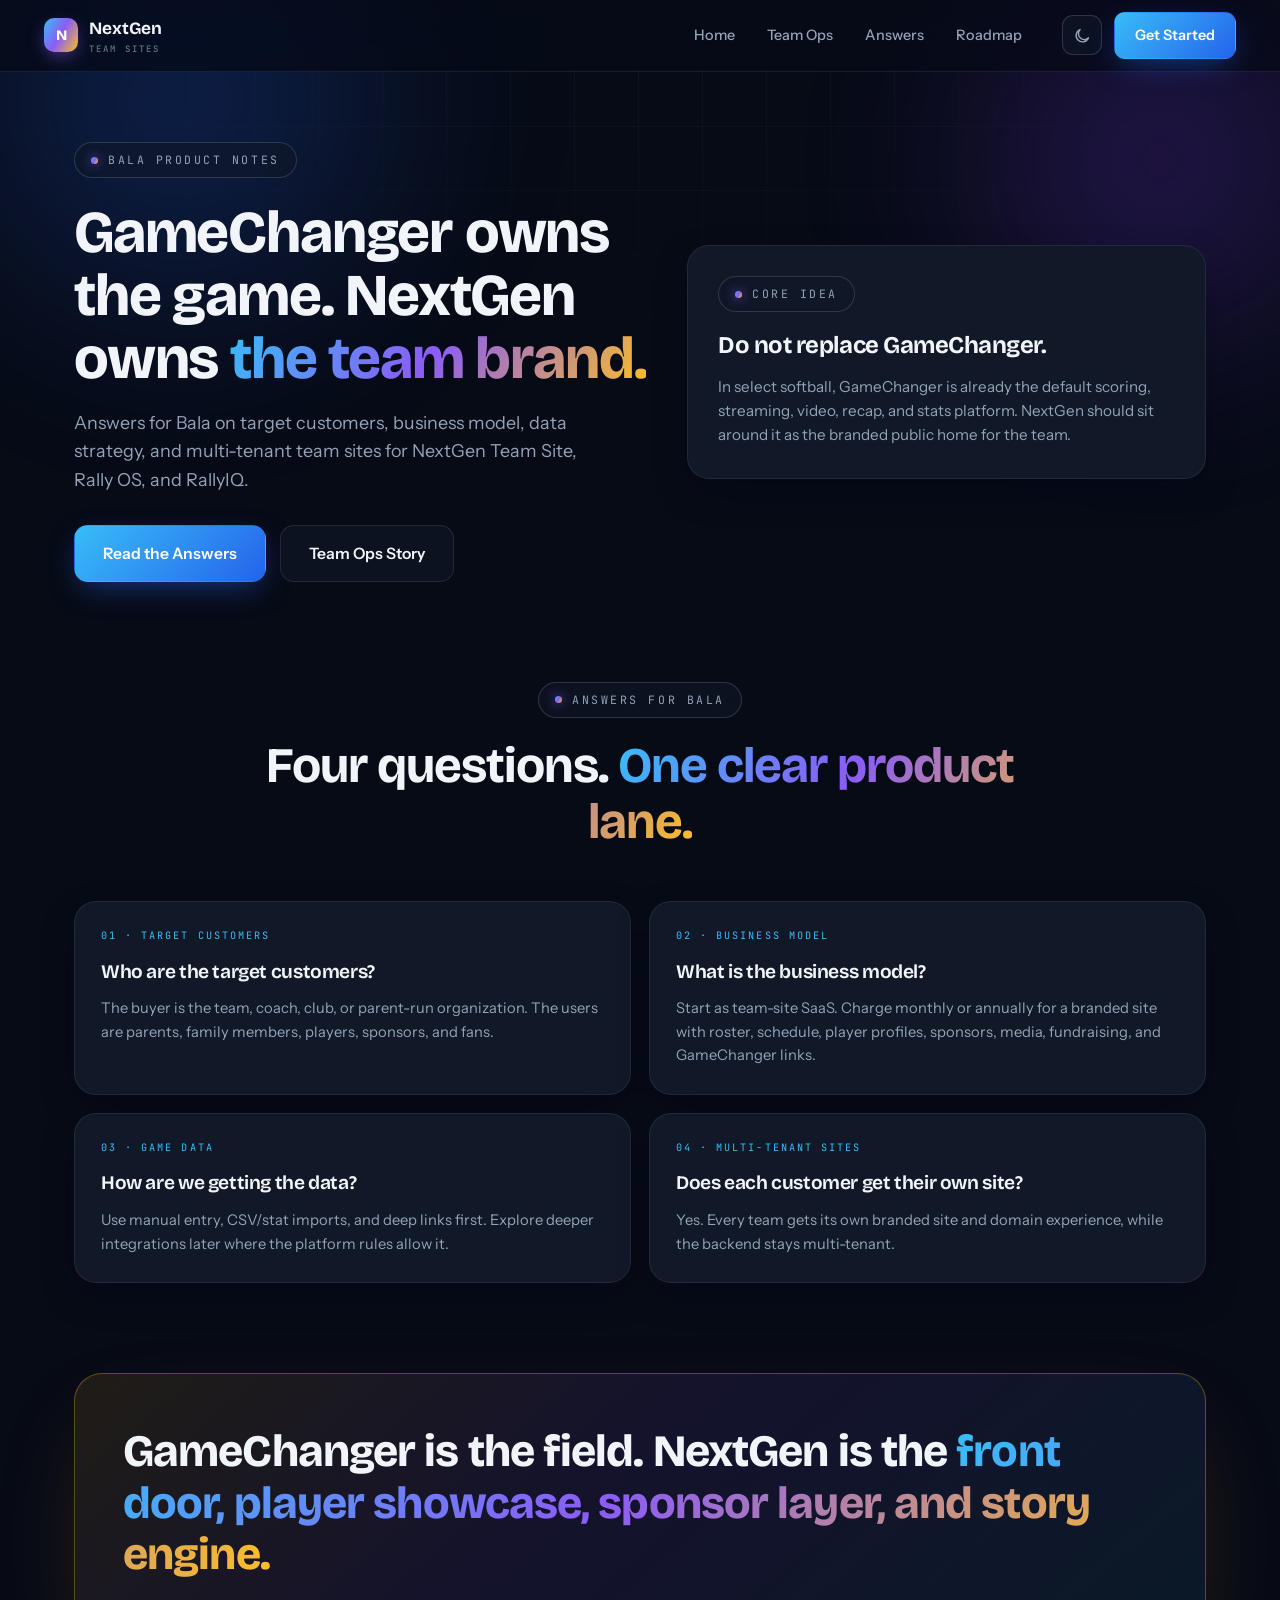
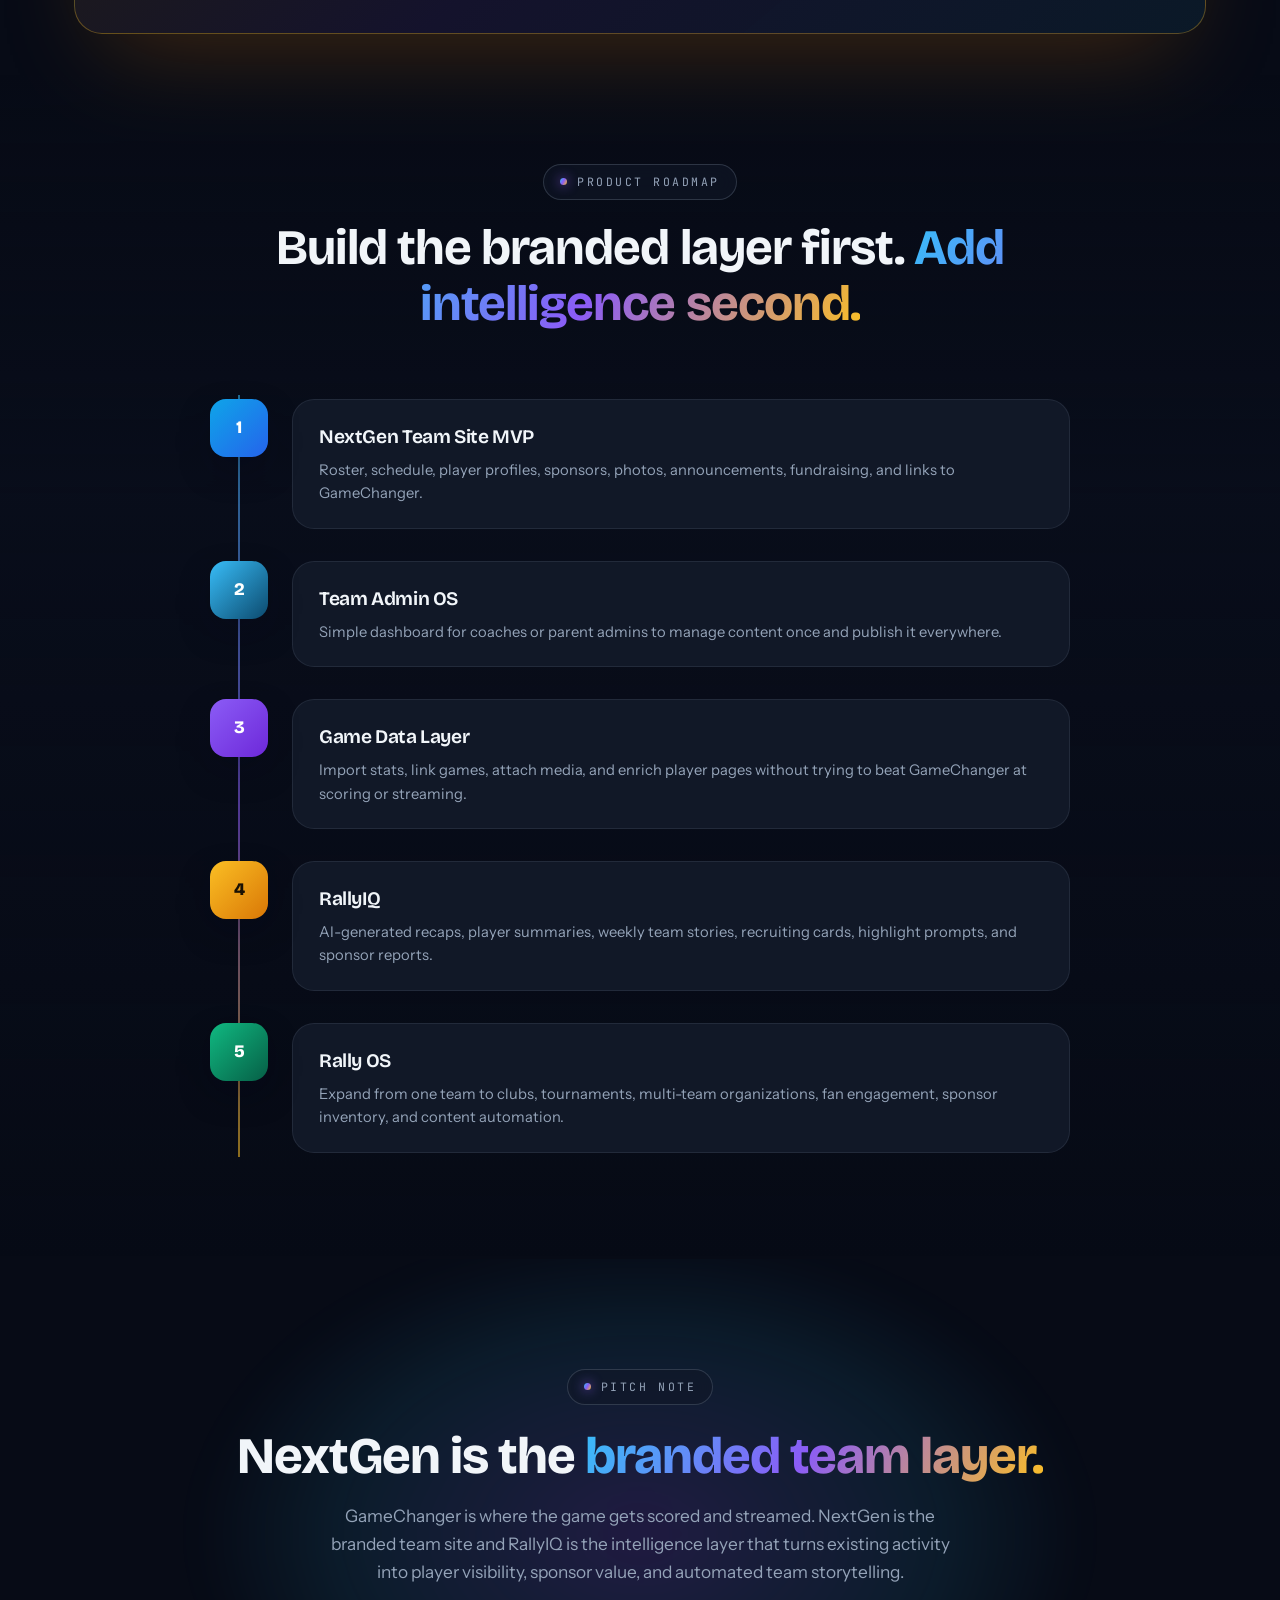
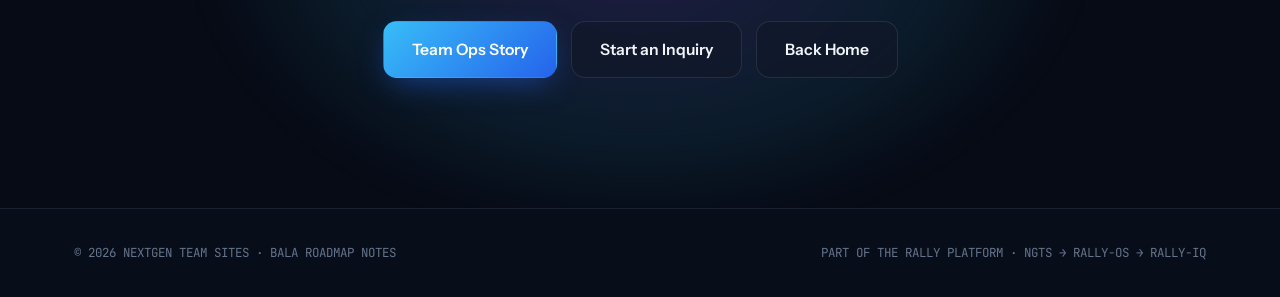
==== commit e224e3cc: "Add Google Analytics tag (G-QCMG056HYE) to every page" ====
--- a/bala-nextgen-roadmap.html
+++ b/bala-nextgen-roadmap.html
@@ -168,6 +168,15 @@
 footer{border-top:1px solid var(--line);padding:34px 0;background:color-mix(in srgb,var(--bg-2) 60%,transparent)}
 .foot-base{display:flex;flex-wrap:wrap;gap:14px;justify-content:space-between;color:var(--text-3);font-size:.78rem;font-family:'JetBrains Mono',monospace}
 </style>
+  <!-- Google tag (gtag.js) -->
+  <script async src="https://www.googletagmanager.com/gtag/js?id=G-QCMG056HYE"></script>
+  <script>
+    window.dataLayer = window.dataLayer || [];
+    function gtag(){dataLayer.push(arguments);}
+    gtag('js', new Date());
+
+    gtag('config', 'G-QCMG056HYE');
+  </script>
 </head>
 <body>
 
